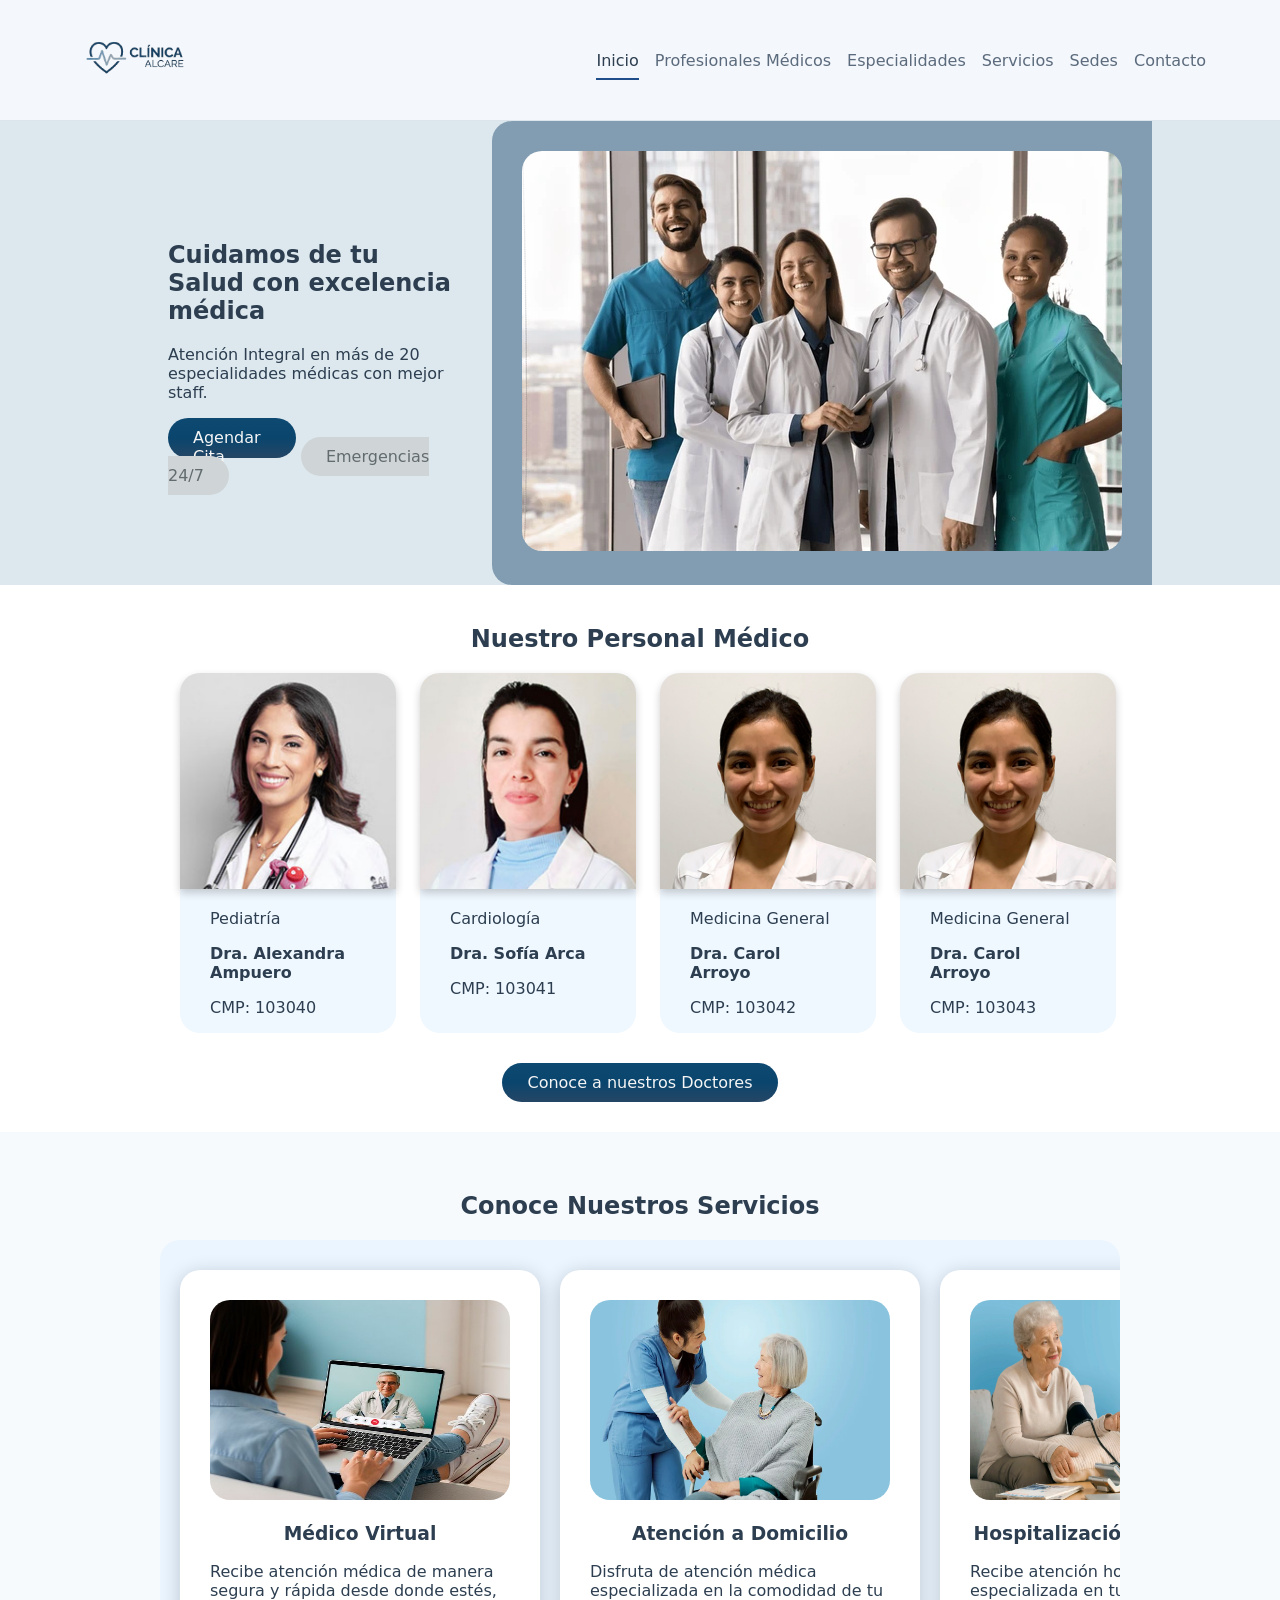
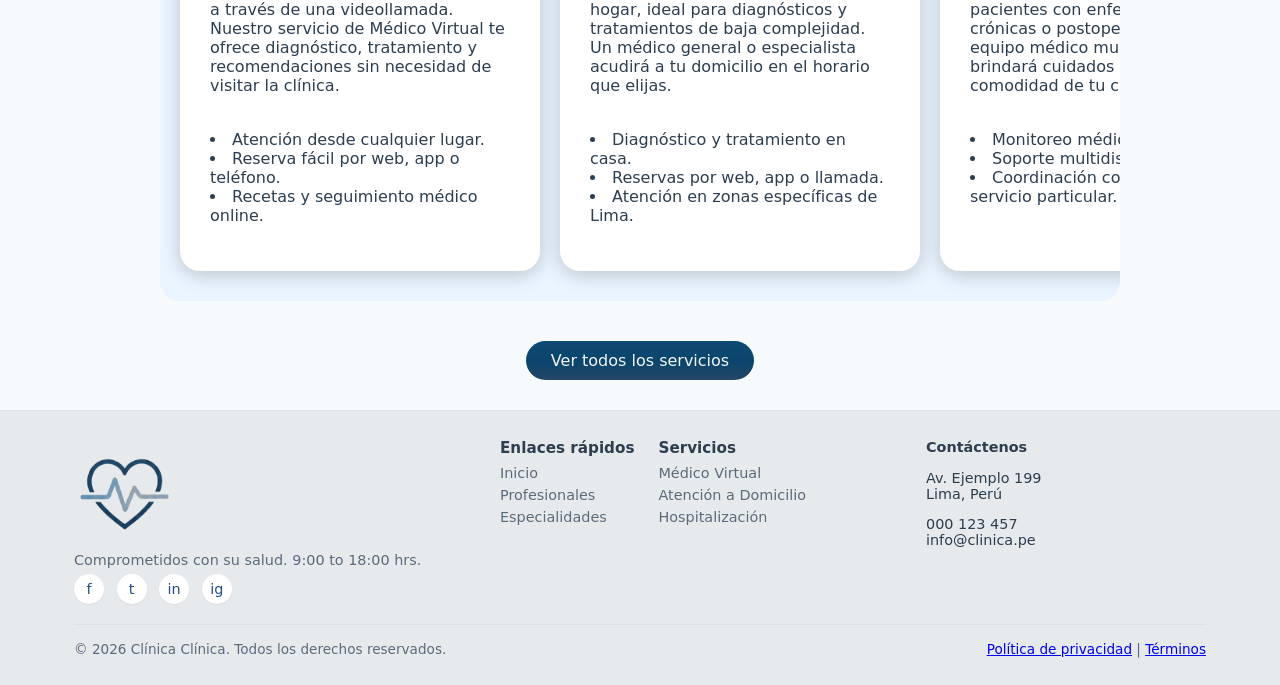
==== index.html @ 89aeff87 "Promer commit: Proyecto clínica" ====
<!doctype html>
<html lang="es">

<head>
    <meta charset="UTF-8" />
    <meta name="viewport" content="width=device-width, initial-scale=1.0" />
    <link rel="stylesheet" href="estilos.css">
    <title>Clínica Internacional</title>
</head>

<body>
    <header class="cabecera">
        <div class="contentedorCabecera">
            <a href="#" class="Icono">
                <img src="images/logo.png" alt="Logo de la clínica" />
            </a>
            <nav>
                <ul class="nav">
                    <li><a href="index.html" class="nav__link nav__link--active">Inicio</a></li>
                    <li><a href="#" class="nav__link">Profesionales Médicos</a></li>
                    <li><a href="#" class="nav__link">Especialidades</a></li>
                    <li><a href="#" class="nav__link">Servicios</a></li>
                    <li><a href="paginaweb.html" class="nav__link">Sedes</a></li>
                    <li><a href="#" class="nav__link">Contacto</a></li>
                </ul>
            </nav>
    </header>
    </div>
    <div class="contenedorPrincipal">
        <section class="citas">
            <div class="seccion1">
                <div class="contenedorTexto">
                    <h1 class="tituloPrincipal">Cuidamos de tu Salud con excelencia médica</h1>
                    <p class="descripcion">Atención Integral en más de 20 especialidades médicas con mejor staff.
                    </p>
                    <a href="#" class="btnAzul">Agendar Cita</a>
                    <a href="#" class="botonPlomo">Emergencias 24/7</a>
                </div>
                <div class="contentedorImagen">
                    <img src="images/Doctores.webp" alt="Imagen de la clínica" class="imagenPrincipal">
                </div>
            </div>
        </section>
        <section class="personalMedico">
            <div class="nuestroPersonal">
                <h1 class="tituloPrincipal">Nuestro Personal Médico</h1>
                <div class="tarjetaDoctor">
                    <div class="tarjeta1">
                        <img alt="Doctor" src="images/alexandra-reserva.jpg" />
                        <div class="footerTarjeta">
                            <p>Pediatría</p>
                            <h4>Dra. Alexandra Ampuero</h4>
                            <p>CMP: 103040</p>
                        </div>
                    </div>
                    <div class="tarjeta1">
                        <img alt="Doctor" src="images/sofia-reserva.jpg" />
                        <div class="footerTarjeta">
                            <p>Cardiología</p>
                            <h4>Dra. Sofía Arca</h4>
                            <p>CMP: 103041</p>
                        </div>
                    </div>
                    <div class="tarjeta1">
                        <img alt="Doctor" src="images/carolarr-reserva.jpg" />
                        <div class="footerTarjeta">
                            <p>Medicina General</p>
                            <h4>Dra. Carol Arroyo</h4>
                            <p>CMP: 103042</p>
                        </div>
                    </div>
                    <div class="tarjeta1">
                        <img alt="Doctor" src="images/carolarr-reserva.jpg" />
                        <div class="footerTarjeta">
                            <p>Medicina General</p>
                            <h4>Dra. Carol Arroyo</h4>
                            <p>CMP: 103043</p>
                        </div>
                    </div>
                </div>
                <a href="#" class="botonDetalles">Conoce a nuestros Doctores</a>
            </div>
        </section>
        <section class="servicios">
            <div class="conocerServicios">
                <h1 class="tituloServicios">Conoce Nuestros Servicios</h1>
                <div class="carrusel">
                    <div class="servicio">
                        <img alt="Servicio" src="images/medicovirtual.jpg" />
                        <h3>Médico Virtual</h3>
                        <p>
                            Recibe atención médica de manera segura y rápida desde donde estés, a través de una
                            videollamada. Nuestro servicio de Médico Virtual te ofrece diagnóstico, tratamiento y
                            recomendaciones sin necesidad de visitar la clínica.<br><br>

                            <li>Atención desde cualquier lugar.</li>
                            <li>Reserva fácil por web, app o teléfono.</li>
                            <li>Recetas y seguimiento médico online.</li>
                        </p>
                    </div>
                    <div class="servicio">
                        <img alt="Servicio" src="images/atenciondomicilio.webp" />
                        <h3>Atención a Domicilio</h3>
                        <p>
                            Disfruta de atención médica especializada en la comodidad de tu hogar, ideal para
                            diagnósticos y tratamientos de baja complejidad. Un médico general o especialista acudirá a
                            tu domicilio en el horario que elijas.<br><br>

                            <li>Diagnóstico y tratamiento en casa.</li>
                            <li>Reservas por web, app o llamada.</li>
                            <li>Atención en zonas específicas de Lima.</li>
                        </p>
                    </div>
                    <div class="servicio">
                        <img alt="Servicio" src="images/Hospitalizacion_domiciliaria.webp" />
                        <h3>Hospitalización Domiciliaria</h3>
                        <p>
                            Recibe atención hospitalaria especializada en tu hogar, ideal para pacientes con
                            enfermedades crónicas o postoperatorios. Un equipo médico multidisciplinario brindará
                            cuidados avanzados en la comodidad de tu casa.<br><br>

                            <li>Monitoreo médico y terapias.</li>
                            <li>Soporte multidisciplinario 24/7.</li>
                            <li>Coordinación con tu seguro o servicio particular.</li>
                        </p>
                    </div>
                </div>
                <div class="verDetalles">
                    <a href="#" class="botonDetalles">Ver todos los servicios</a>
                </div>
            </div>
        </section>
        <footer class="piePagina">
            <div class="contenedorPiePagina">
                <div class="parteSuperiorFooter">
                    <div class="izquierdaFooter">
                        <div class="marcaFooter">
                            <div>
                                <img src="images/icono.png" alt="Logo de la clínica" class="logoFooterImagen">
                            </div>
                        </div>
                        <p class="notaFooter">Comprometidos con su salud. 9:00 to 18:00 hrs.</p>
                        <div class="redesSociales">
                            <a href="#" class="icon">f</a>
                            <a href="#" class="icon">t</a>
                            <a href="#" class="icon">in</a>
                            <a href="#" class="icon">ig</a>
                        </div>
                    </div>
                    <div class="centroFooter">
                        <div class="columnaFooter">
                            <h4>Enlaces rápidos</h4>
                            <ul>
                                <li><a href="#">Inicio</a></li>
                                <li><a href="#">Profesionales</a></li>
                                <li><a href="#">Especialidades</a></li>
                            </ul>
                        </div>
                        <div class="columnaFooter">
                            <h4>Servicios</h4>
                            <ul>
                                <li><a href="#">Médico Virtual</a></li>
                                <li><a href="#">Atención a Domicilio</a></li>
                                <li><a href="#">Hospitalización</a></li>
                            </ul>
                        </div>
                    </div>
                    <div class="derechaFooter">
                        <h4>Contáctenos</h4>
                        <p>Av. Ejemplo 199<br />Lima, Perú</p>
                        <p>000 123 457<br />info@clinica.pe</p>
                    </div>
                </div>
                <div class="parteInferiorFooter">
                    <div>© 2026 Clínica Clínica. Todos los derechos reservados.</div>
                    <div class="linksFooter"><a href="#">Política de privacidad</a> | <a href="#">Términos</a></div>
                </div>
            </div>
        </footer>
</body>

</html>
---- estilos.css ----
:root {
  --bg: #ecf0f5;
  --header-bg: #f4f7fb;
  --text: #2c3e50;
  --muted: #5b6b7d;
  --border: #dce4ec;
  --accent: #1f4e8a;
}

* {
  box-sizing: border-box;
}

body {
  margin: 0;
  font-family:
    Inter,
    system-ui,
    -apple-system,
    BlinkMacSystemFont,
    "Segoe UI",
    sans-serif;
  background: var(--bg);
  color: var(--text);
}

.cabecera {
  background: var(--header-bg);
  border-bottom: 1px solid var(--border);
}

.Icono img {
  width: 120px;
}

.contentedorCabecera {
  max-width: 1180px;
  margin: 0 auto;
  padding: 18px 24px;
  display: flex;
  align-items: center;
  justify-content: space-between;
  height: 120px;
}

.icono {
  display: flex;
  align-items: center;
  gap: 12px;
}

.tituloMarca {
  margin: 0;
  font-size: 0.95rem;
  font-weight: 700;
  letter-spacing: 0.02em;
}

.subtituloMarca {
  margin: 0;
  color: var(--muted);
  font-size: 0.85rem;
}

.nav {
  display: flex;
  gap: 28px;
  list-style: none;
  margin: 0;
  padding: 0;
}

.nav__item {
  font-size: 0.95rem;
}

.nav__link {
  text-decoration: none;
  color: var(--muted);
  padding: 8px 0;
  transition: color 0.2s ease;
}

.nav__link:hover,
.nav__link--active {
  color: var(--text);
  border-bottom: 2px solid var(--accent);
}

.nav {
  flex-wrap: wrap;
  justify-content: center;
  gap: 16px;
  width: 100%;
}

.contenedorPrincipal {
  margin: 0 auto;
  width: 100%;
}

.seccion1 {
  display: flex;
  justify-content: center;
  align-items: center;
  width: 80%;
}

.citas {
  display: flex;
  flex-direction: column;
  justify-content: center;
  align-items: center;
  background-color: #dde8ee;
}

.seccion1 .contenedorTexto {
  padding: 40px;
  justify-content: center;
  align-items: center;
  width: 100vw;
}

.seccion1 .contentedorImagen {
  background-color: #829db2;
  padding: 30px;
  border-radius: 20px 0px 0px 20px;
}

.contentedorImagen img {
  border-radius: 20px;
}

.personalMedico {
  background-color: white;
  margin: 0 auto;
  text-align: center;
  display: flex;
  justify-content: center;
  align-items: center;
  flex-direction: column;
  width: 100%;
  padding: 40px;
}

.personalMedico h1 {
  margin: 0;
  width: 100%;
}

.nuestroPersonal {
  width: 80%;
}

.tarjetaDoctor {
  display: grid;
  grid-template-columns: repeat(4, 1fr);
  margin-bottom: 20px;
}

.tarjeta1 {
  background-color: aliceblue;
  margin: 20px;
  border-radius: 20px;
  width: 90%;
  height: 90%;
  text-align: left;
}

.tarjeta1 h4 {
  margin: 0;
  padding: 0px;
}

.tarjeta1 img {
  width: 100%;
  height: 60%;
  border-radius: 20px 20px 0px 0px;
  box-shadow: 0 4px 8px rgba(0, 0, 0, 0.2);
}

.footerTarjeta {
  padding: 0px 30px;
}

.botonDetalles {
  text-decoration: none;
  color: whitesmoke;
  padding: 10px 25px;
  background: linear-gradient(
    180deg,
    rgba(14, 73, 114, 1) 0%,
    rgba(10, 69, 109, 1) 50%,
    rgba(37, 70, 101, 1) 100%
  );
  border-radius: 20px;
}

.conocerServicios {
  background-color: rgb(247, 250, 253);
  margin: 0 auto;
  text-align: center;
  display: flex;
  justify-content: center;
  align-items: center;
  flex-direction: column;
  width: 100%;
  padding: 40px;
}

.carrusel {
  display: flex;
  gap: 20px;
  width: 80%;
  overflow-x: auto;
  padding: 20px;
  background-color: rgb(234, 245, 255);
  border-radius: 20px;
}

.servicio {
  padding: 30px;
  margin: 10px auto;
  background-color: white;
  border-radius: 20px;
  box-shadow: 0 4px 20px rgba(0, 0, 0, 0.2);
}

.servicio img {
  width: 300px;
  height: 200px;
}

.servicio p,li{
  text-align: left;
}

.carrusel img {
  border-radius: 20px;
}

.carrusel::-webkit-scrollbar {
  height: 7px;
  scrollbar-width: 5px;
}

.carrusel::-webkit-scrollbar-track {
  border-radius: 20px;
}

.carrusel::-webkit-scrollbar-thumb {
  border-radius: 20px;
  background-color: rgba(14, 73, 114, 1);
}

/* Footer styles */
.piePagina {
  background: #e6eaec;
  color: var(--text);
  border-top: 1px solid var(--border);
  font-size: 0.9rem;
}
.piePagina .contenedorPiePagina {
  max-width: 1180px;
  margin: 0 auto;
  padding: 28px 24px;
}
.piePagina .parteSuperiorFooter {
  display: grid;
  grid-template-columns: 1fr 1fr 280px;
  gap: 24px;
  align-items: start;
}
.marcaFooter {
  display: flex;
  gap: 12px;
  align-items: center;
}

.tituloFooter {
  font-size: 1rem;
}
.subtituloFooter {
  color: var(--muted);
  font-size: 0.85rem;
}
.notaFooter {
  color: var(--muted);
  margin: 10px 0 6px 0;
}
.redesSociales .icon {
  display: inline-block;
  width: 30px;
  height: 30px;
  line-height: 30px;
  text-align: center;
  border-radius: 50%;
  background: #fff;
  color: var(--accent);
  margin-right: 8px;
  box-shadow: 0 1px 2px rgba(0, 0, 0, 0.05);
  text-decoration: none;
}
.centroFooter {
  display: flex;
  gap: 24px;
}
.columnaFooter h4 {
  margin: 0 0 8px 0;
  font-size: 0.95rem;
}
.columnaFooter ul {
  list-style: none;
  padding: 0;
  margin: 0;
}
.columnaFooter li {
  margin-bottom: 6px;
}
.columnaFooter a {
  color: var(--muted);
  text-decoration: none;
}
.derechaFooter h4 {
  margin: 0 0 8px 0;
}
.parteInferiorFooter {
  display: flex;
  justify-content: space-between;
  align-items: center;
  margin-top: 20px;
  padding-top: 16px;
  border-top: 1px solid rgba(0, 0, 0, 0.04);
  color: var(--muted);
  font-size: 0.85rem;
}

.verDetalles {
  margin-top: 50px;
}

.marcaFooter img {
  width: 100px;
}

/*SEDES*/

.contenedorSedes {
  margin: 0 auto;
  text-align: center;
  display: flex;
  justify-content: center;
  align-items: center;
  flex-direction: column;
  width: 100%;
}

.sede {
  display: flex;
  justify-content: center;
  align-items: center;
  gap: 80px;
  border: 1px solid #c9d1e8;
  padding: 60px;
  margin: 40px 20px;
  background: white;
}

.imagenSede img {
  width: 500px;
  height: auto;
  display: block;
}

.infoSede h2 {
  font-size: 32px;
  color: var(--accent);
  margin-bottom: 25px;
}
.infoSede p {
  font-size: 20px;
  color: #69789e;
  line-height: 1.5;
}

.botones {
  margin-top: 30px;
  display: flex;
  gap: 20px;
  justify-content: center;
  align-items: center;
  text-align: center;
}

.botonPlomo {
  text-decoration: none;
  color: #626b6e;
  padding: 10px 25px;
  background-color: #cfd4d7;
  border-radius: 20px;
}

.btnAzul {
  display: inline-block;
  text-decoration: none;
  border-radius: 6px;
  text-decoration: none;
  width: 45%;
  height: 40px;
  color: whitesmoke;
  padding: 10px 25px;
  background: linear-gradient(
    180deg,
    rgba(14, 73, 114, 1) 0%,
    rgba(10, 69, 109, 1) 50%,
    rgba(37, 70, 101, 1) 100%
  );
  border-radius: 30px;
}

.btnAzul{
  display: inline-block;
  text-decoration: none;
  border-radius: 6px;
  text-decoration: none;
  height: 40px;
  color: whitesmoke;
  padding: 10px 25px;
  background: linear-gradient(
    180deg,
    rgba(14, 73, 114, 1) 0%,
    rgba(10, 69, 109, 1) 50%,
    rgba(37, 70, 101, 1) 100%
  );
  border-radius: 30px;
}

.tituloSedes {
  text-align: center;
  font-size: 48px;
  color: var(--accent);
  margin: 50px 0;
  font-family: Arial, sans-serif;
}

.infoSede {
  width: 350px;
  text-align: left;
}
.imglogo img {
  height: 60px;
  width: auto;
}

.imglogo {
  position: relative;
}

.logoFooterImg {
  width: 180px;
  height: auto;
  display: block;
}
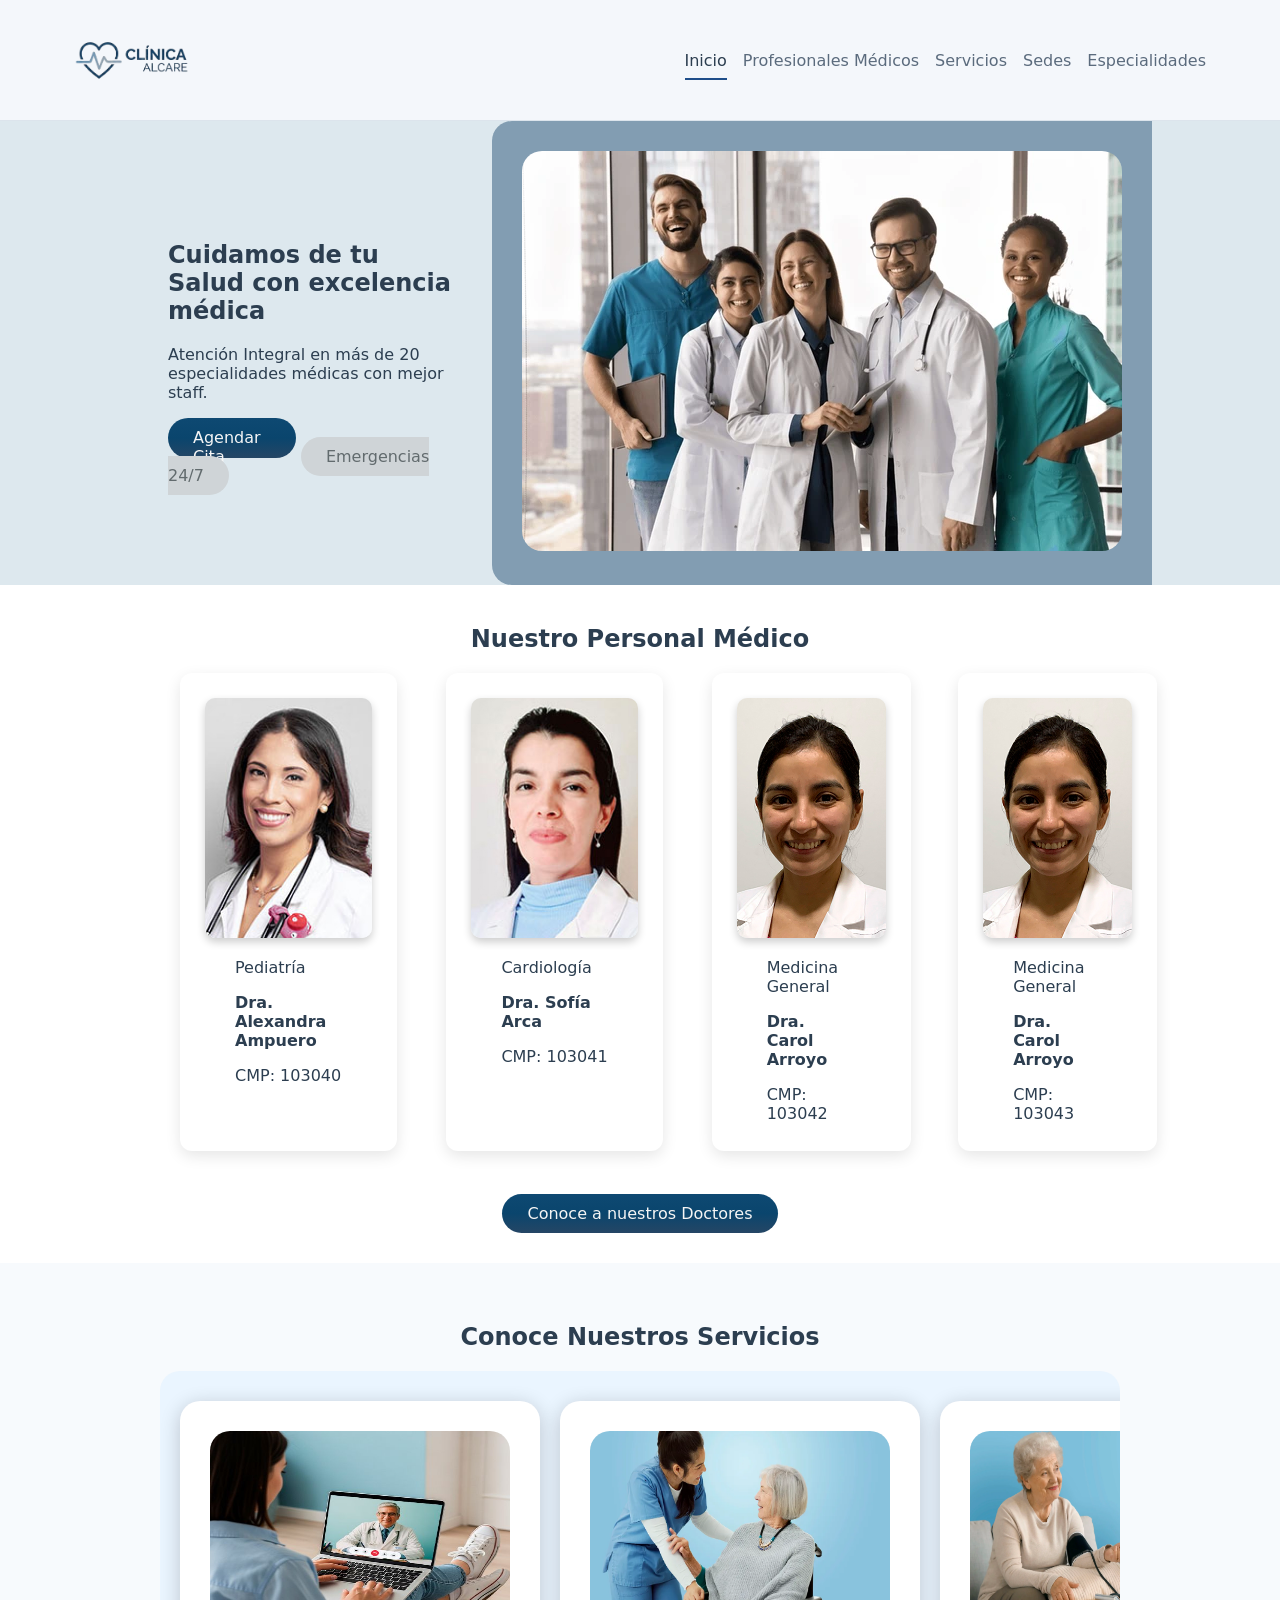
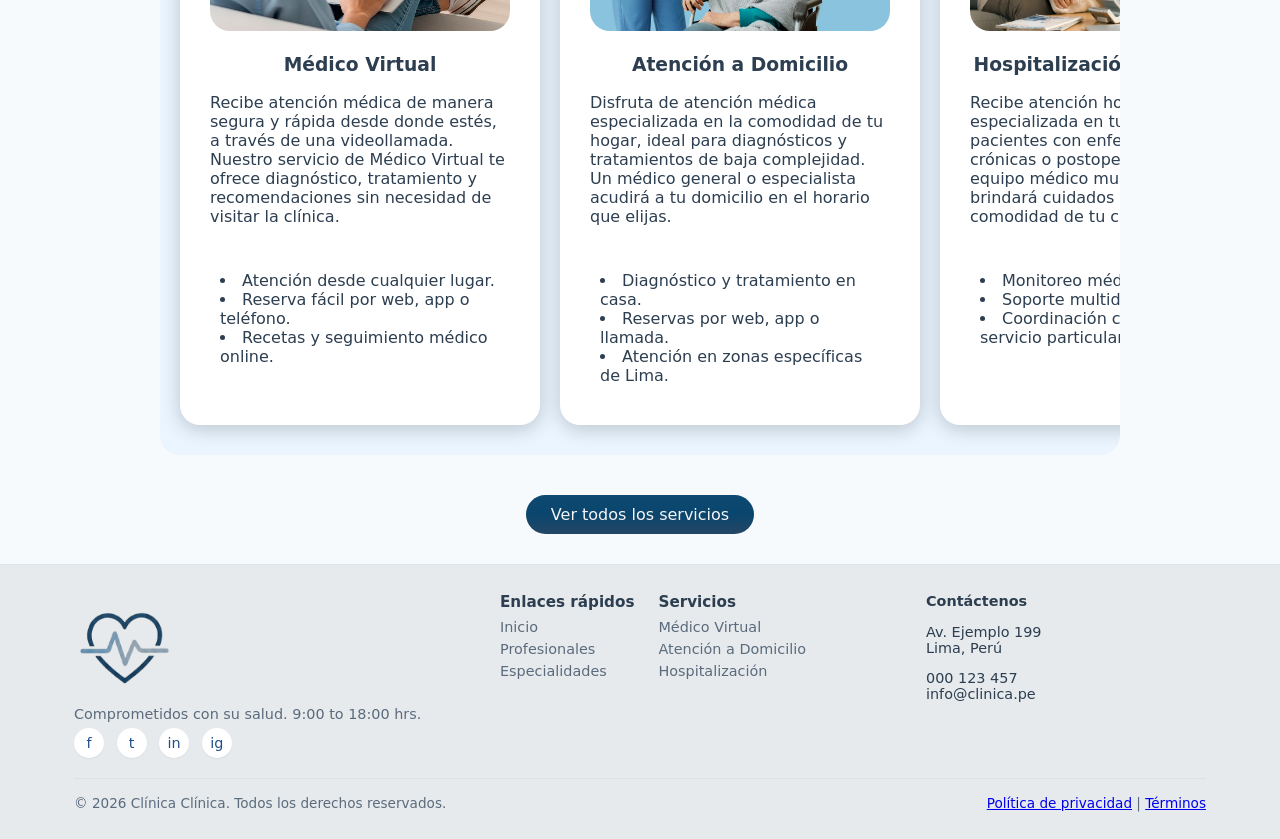
==== commit 506085b3: "Nuevo avance: mejoras en estilos y contenido" ====
--- a/index.html
+++ b/index.html
@@ -17,15 +17,15 @@
             <nav>
                 <ul class="nav">
                     <li><a href="index.html" class="nav__link nav__link--active">Inicio</a></li>
-                    <li><a href="#" class="nav__link">Profesionales Médicos</a></li>
-                    <li><a href="#" class="nav__link">Especialidades</a></li>
-                    <li><a href="#" class="nav__link">Servicios</a></li>
+                    <li><a href="personalmedico.html" class="nav__link">Profesionales Médicos</a></li>
+                    <li><a href="servicios.html" class="nav__link">Servicios</a></li>
                     <li><a href="paginaweb.html" class="nav__link">Sedes</a></li>
-                    <li><a href="#" class="nav__link">Contacto</a></li>
+                    <li><a href="especialidades.html" class="nav__link">Especialidades</a></li>
                 </ul>
             </nav>
+        </div>
     </header>
-    </div>
+
     <div class="contenedorPrincipal">
         <section class="citas">
             <div class="seccion1">
@@ -92,11 +92,12 @@
                             Recibe atención médica de manera segura y rápida desde donde estés, a través de una
                             videollamada. Nuestro servicio de Médico Virtual te ofrece diagnóstico, tratamiento y
                             recomendaciones sin necesidad de visitar la clínica.<br><br>
-
+                        </p>
+                        <div class="servicioTxt">
                             <li>Atención desde cualquier lugar.</li>
                             <li>Reserva fácil por web, app o teléfono.</li>
                             <li>Recetas y seguimiento médico online.</li>
-                        </p>
+                        </div>
                     </div>
                     <div class="servicio">
                         <img alt="Servicio" src="images/atenciondomicilio.webp" />
@@ -105,11 +106,12 @@
                             Disfruta de atención médica especializada en la comodidad de tu hogar, ideal para
                             diagnósticos y tratamientos de baja complejidad. Un médico general o especialista acudirá a
                             tu domicilio en el horario que elijas.<br><br>
-
+                        </p>
+                        <div class="servicioTxt">
                             <li>Diagnóstico y tratamiento en casa.</li>
                             <li>Reservas por web, app o llamada.</li>
                             <li>Atención en zonas específicas de Lima.</li>
-                        </p>
+                        </div>
                     </div>
                     <div class="servicio">
                         <img alt="Servicio" src="images/Hospitalizacion_domiciliaria.webp" />
@@ -117,12 +119,13 @@
                         <p>
                             Recibe atención hospitalaria especializada en tu hogar, ideal para pacientes con
                             enfermedades crónicas o postoperatorios. Un equipo médico multidisciplinario brindará
-                            cuidados avanzados en la comodidad de tu casa.<br><br>
-
+                            cuidados avanzados en la comodidad de tu casa.<br><br></p>
+                        <div class="servicioTxt">
                             <li>Monitoreo médico y terapias.</li>
                             <li>Soporte multidisciplinario 24/7.</li>
                             <li>Coordinación con tu seguro o servicio particular.</li>
-                        </p>
+
+                        </div>
                     </div>
                 </div>
                 <div class="verDetalles">
--- a/estilos.css
+++ b/estilos.css
@@ -24,6 +24,7 @@
   color: var(--text);
 }
 
+/*HEADER*/
 .cabecera {
   background: var(--header-bg);
   border-bottom: 1px solid var(--border);
@@ -68,6 +69,10 @@
   list-style: none;
   margin: 0;
   padding: 0;
+  flex-wrap: wrap;
+  justify-content: center;
+  gap: 16px;
+  width: 100%;
 }
 
 .nav__item {
@@ -87,12 +92,7 @@
   border-bottom: 2px solid var(--accent);
 }
 
-.nav {
-  flex-wrap: wrap;
-  justify-content: center;
-  gap: 16px;
-  width: 100%;
-}
+/*Contenedor principal*/
 
 .contenedorPrincipal {
   margin: 0 auto;
@@ -224,6 +224,11 @@
   background-color: white;
   border-radius: 20px;
   box-shadow: 0 4px 20px rgba(0, 0, 0, 0.2);
+  text-align: left;
+}
+
+.servicio h3{
+  text-align: center;
 }
 
 .servicio img {
@@ -231,8 +236,8 @@
   height: 200px;
 }
 
-.servicio p,li{
-  text-align: left;
+.servicioTxt{
+  padding: 10px;
 }
 
 .carrusel img {
@@ -461,3 +466,391 @@
   height: auto;
   display: block;
 }
+
+/* BANNER */
+
+.banner{
+background:#d8e8f1;
+display:flex;
+justify-content:space-around;
+align-items:center;
+padding:40px 60px;
+}
+
+.banner-texto{
+width:45%;
+}
+
+.banner-texto h1{
+color:#123a5a;
+font-size:50px;
+margin-bottom:15px;
+}
+
+.banner-texto p{
+color:#123a5a;
+margin-bottom:25px;
+line-height:1.5;
+}
+
+.btn{
+background:#00527d;
+color:white;
+text-decoration:none;
+padding:12px 25px;
+border-radius:25px;
+}
+
+.banner-imagen img{
+width:450px;
+border-radius:20px;
+box-shadow:0 5px 15px rgba(0,0,0,.15);
+}
+
+/* BUSCADOR */
+
+.buscador{
+text-align:center;
+margin:40px 0;
+}
+
+.buscador input{
+width:550px;
+padding:16px;
+border:none;
+border-radius:25px;
+box-shadow:0 2px 10px rgba(0,0,0,.15);
+}
+
+/* ESPECIALIDADES */
+
+.especialidades{
+padding:20px 60px 60px;
+}
+
+.especialidades h2{
+text-align:center;
+color:#123a5a;
+margin-bottom:35px;
+}
+
+.cards{
+display:grid;
+grid-template-columns:repeat(3,1fr);
+gap:25px;
+}
+
+.card{
+background:white;
+padding:30px;
+text-align:center;
+border-radius:15px;
+box-shadow:0 4px 12px rgba(0,0,0,.12);
+transition:0,3s;
+}
+.card:hover{
+    transform:translateY(-5px);
+}
+
+.emoji{
+font-size:45px;
+margin-bottom:10px;
+}
+
+.card h3{
+color:#123a5a;
+margin-bottom:10px;
+}
+
+.card p{
+color:#444;
+}
+
+/*ESTILOS SERVICIOS*/
+
+.main-nav {
+  display: flex;
+  gap: 24px;
+  flex-wrap: wrap;
+}
+
+.main-nav a {
+  color: var(--text-muted);
+  text-decoration: none;
+  font-size: 0.95rem;
+  font-weight: 700;
+}
+
+.services-section {
+  border: 1px solid var(--border);
+  border-radius: 24px;
+  background: var(--surface);
+  padding: 36px;
+}
+
+.service-tabs {
+  display: flex;
+  gap: 16px;
+  margin-bottom: 32px;
+  flex-wrap: wrap;
+}
+
+.tab-button {
+  padding: 14px 24px;
+  border: 1px solid var(--border);
+  border-radius: 12px;
+  background: transparent;
+  color: var(--text);
+  font-weight: 700;
+  cursor: pointer;
+}
+
+.tab-button.active {
+  background: var(--accent);
+  color: #ffffff;
+  border-color: var(--accent);
+}
+
+.cards-row {
+  display: flex;
+  flex-direction: column;
+  gap: 24px;
+  padding: 0;
+}
+
+.service-card {
+  display: flex;
+  flex-direction: row;
+  border: 1px solid var(--border);
+  border-radius: 24px;
+  background: var(--surface-strong);
+  overflow: hidden;
+  align-items: stretch;
+  min-height: 360px;
+}
+
+.card-image {
+  width: 48%;
+  min-height: 360px;
+  max-width: 560px;
+  background: #eef4fb;
+  display: flex;
+  align-items: center;
+  justify-content: center;
+  flex-shrink: 0;
+}
+
+.card-img {
+  width: 100%;
+  height: 100%;
+  object-fit: cover;
+  display: block;
+}
+
+.card-body {
+  flex: 1;
+  padding: 28px;
+  display: flex;
+  flex-direction: column;
+  gap: 18px;
+}
+
+.service-card h3 {
+  margin: 0;
+  font-size: 1.35rem;
+}
+
+.service-card p {
+  margin: 0;
+  color: var(--text-muted);
+  line-height: 1.75;
+}
+
+.service-card ul {
+  margin: 0;
+  padding-left: 20px;
+  color: var(--text-muted);
+}
+
+.service-card li {
+  margin-bottom: 10px;
+}
+
+.card-actions {
+  display: flex;
+  gap: 12px;
+  flex-wrap: wrap;
+  margin-top: auto;
+}
+
+.btn {
+  display: inline-flex;
+  align-items: center;
+  justify-content: center;
+  padding: 14px 22px;
+  border-radius: 14px;
+  text-decoration: none;
+  font-weight: 700;
+}
+
+.btn-primary {
+  background: var(--accent);
+  color: white;
+}
+
+.btn-outline {
+  border: 1px solid var(--accent);
+  background: transparent;
+  color: var(--accent);
+}
+
+/* TITULO */
+.tituloPrincipalPersonal {
+  text-align: center;
+  font-size: 40px;
+  margin: 40px 0;
+  color: #123a5a;
+}
+
+.Médicos{
+  display: flex;
+  justify-content: center;
+}
+
+/* CONTENEDOR */
+.contenedorFoto img {
+  width: 100%;
+  height: 100%;
+  object-fit: cover; /* Evita que las imágenes de los doctores se estiren o distorsionen */
+  object-position: center top; /* Centra el encuadre en el rostro del doctor */
+}
+
+/* GRID */
+.tarjetaDoctor {
+  display: grid;
+  grid-template-columns: repeat(4, 1fr);
+  gap: 25px;
+}
+
+/* TARJETAS */
+.tarjeta1 {
+  background: white;
+  border-radius: 12px;
+  padding: 25px;
+  box-shadow: 0 5px 15px rgba(0,0,0,0.1);
+  transition: 0.3s;
+}
+
+.tarjeta1:hover {
+  transform: translateY(-8px);
+}
+
+/* IMAGEN */
+.tarjeta1 img {
+  width: 100%;
+  height: 240px; /* Alargamos el contenedor para que la foto respire mejor */
+  object-fit: cover; /* Mantiene la proporción original sin distorsionar */
+  object-position: center 15%; /* 🔥 Sube el encuadre para enfocar perfectamente el rostro del doctor */
+  border-radius: 10px;
+  background-color: #f8fafc; /* Fondo neutro por si alguna imagen tiene transparencias */
+}
+
+/* NOMBRE */
+.tarjeta1 h3 {
+  margin: 10px 0 5px;
+  font-size: 18px;
+}
+
+/* ESPECIALIDAD */
+.especialidad {
+  color: #1f4e8a;
+  font-weight: bold;
+}
+
+/* DESCRIPCIÓN */
+.descripcionDoctor {
+  font-size: 13px;
+  color: #555;
+  margin: 10px 0;
+}
+
+/* BOTON */
+.botondetalles {
+  display: inline-block;
+  padding: 8px 15px;
+  border-radius: 10px;
+  border: 1px solid #123a5a;
+  text-decoration: none;
+  color: #123a5a;
+  font-size: 14px;
+  transition: 0.3s;
+  background: white;
+}
+
+.botondetalles:hover {
+  background: #123a5a;
+  color: white;
+}
+
+.menu {
+  display: flex;
+  gap: 25px;
+}
+
+/* LINKS */
+.main-nav a {
+  text-decoration: none;
+  color: #123a5a;
+  font-weight: bold;
+  position: relative;
+  padding: 5px;
+}
+
+/* EFECTO HOVER 🔥 */
+.main-nav a::after {
+  content: "";
+  position: absolute;
+  width: 0%;
+  height: 2px;
+  background: #1f4e8a;
+  left: 0;
+  bottom: -3px;
+  transition: 0.3s;
+}
+
+.main-nav a:hover::after {
+  width: 100%;
+}
+
+.main-nav a:hover {
+  color: #1f4e8a;
+}
+
+.menu {
+  display: flex;
+  gap: 25px;
+}
+
+/* LINKS */
+.menu a {
+  text-decoration: none;
+  color: #123a5a;
+  font-weight: bold;
+  position: relative;
+}
+
+/* EFECTO HOVER */
+.menu a::after {
+  content: "";
+  position: absolute;
+  width: 0%;
+  height: 2px;
+  background: #1f4e8a;
+  left: 0;
+  bottom: -4px;
+  transition: 0.3s;
+}
+
+.menu a:hover::after {
+  width: 100%;
+}
